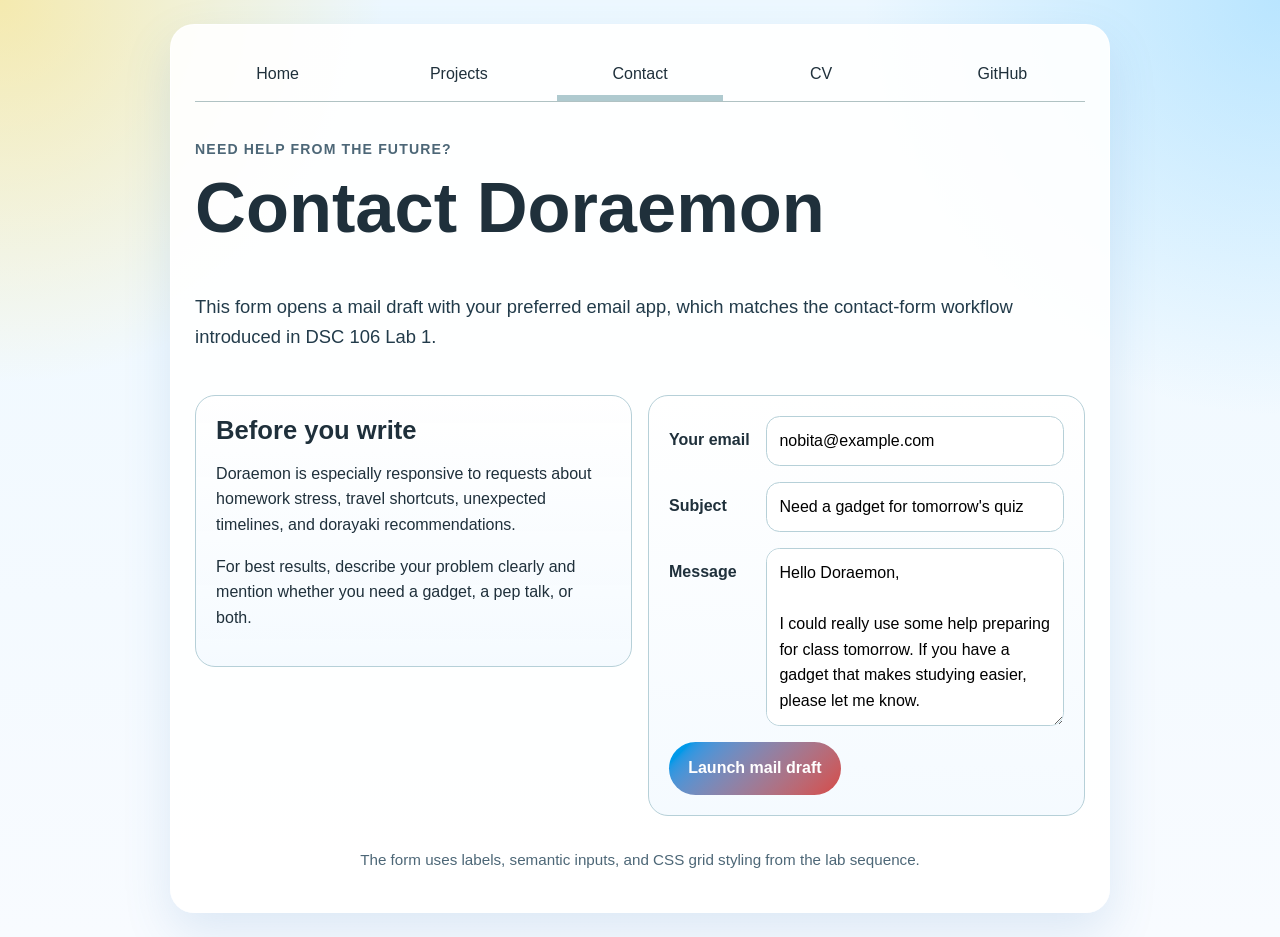
==== contact/index.html @ 8540341f "initial commit" ====
<!DOCTYPE html>
<html lang="en">
  <head>
    <meta charset="UTF-8">
    <meta name="viewport" content="width=device-width, initial-scale=1.0">
    <title>Contact Doraemon</title>
    <link rel="stylesheet" href="../style.css">
  </head>
  <body>
    <nav aria-label="Primary">
      <ul>
        <li><a href="../">Home</a></li>
        <li><a href="../projects/">Projects</a></li>
        <li><a class="current" href="./">Contact</a></li>
        <li><a href="../cv/">CV</a></li>
        <li><a href="https://github.com/JingwenGu0829" target="_blank" rel="noreferrer">GitHub</a></li>
      </ul>
    </nav>

    <main>
      <header class="page-header">
        <p class="eyebrow">Need Help From The Future?</p>
        <h1>Contact Doraemon</h1>
        <p class="lead">
          This form opens a mail draft with your preferred email app, which matches
          the contact-form workflow introduced in DSC 106 Lab 1.
        </p>
      </header>

      <section class="contact-layout">
        <div class="panel">
          <h2>Before you write</h2>
          <p>
            Doraemon is especially responsive to requests about homework stress,
            travel shortcuts, unexpected timelines, and dorayaki recommendations.
          </p>
          <p>
            For best results, describe your problem clearly and mention whether you
            need a gadget, a pep talk, or both.
          </p>
        </div>

        <div class="panel">
          <form action="mailto:doraemon@future-pocket.jp" method="POST" enctype="text/plain">
            <label>
              <span>Your email</span>
              <input name="email" type="email" value="nobita@example.com" required>
            </label>

            <label>
              <span>Subject</span>
              <input name="subject" value="Need a gadget for tomorrow's quiz" required>
            </label>

            <label>
              <span>Message</span>
              <textarea name="body" rows="6">Hello Doraemon,

I could really use some help preparing for class tomorrow. If you have a gadget that makes studying easier, please let me know.

Thanks,
Nobita</textarea>
            </label>

            <button>Launch mail draft</button>
          </form>
        </div>
      </section>
    </main>

    <footer>
      <p>The form uses labels, semantic inputs, and CSS grid styling from the lab sequence.</p>
    </footer>
  </body>
</html>
---- style.css ----
:root {
  --color-accent: oklch(66% 0.19 239);
  --color-accent-soft: oklch(from var(--color-accent) 95% 0.03 h);
  --color-panel: rgb(255 255 255 / 0.9);
  --color-border: oklch(84% 0.03 220);
  --color-text: oklch(30% 0.03 235);
  --color-muted: oklch(50% 0.04 235);
  --color-shadow: rgb(66 129 190 / 0.15);
}

html {
  accent-color: var(--color-accent);
  background:
    radial-gradient(circle at top left, rgb(255 214 64 / 0.42), transparent 24rem),
    radial-gradient(circle at top right, rgb(89 194 255 / 0.35), transparent 26rem),
    linear-gradient(180deg, rgb(237 248 255), rgb(248 251 255));
}

body {
  margin: 1.5rem auto;
  max-width: 100ch;
  padding: 1.5rem;
  font: 100%/1.6 "Avenir Next", "Trebuchet MS", "Segoe UI", sans-serif;
  color: var(--color-text);
  background: var(--color-panel);
  border: 1px solid rgb(255 255 255 / 0.8);
  border-radius: 1.5rem;
  box-shadow: 0 1.25rem 3rem var(--color-shadow);
}

main {
  display: grid;
  gap: 1.5rem;
}

h1,
h2,
h3,
h4,
h5,
h6 {
  margin-block: 0 0.65em;
  font-family: "Arial Rounded MT Bold", "Trebuchet MS", "Avenir Next", sans-serif;
  line-height: 1.1;
  text-wrap: balance;
}

h1 {
  font-size: clamp(2.8rem, 7vw, 4.4rem);
}

h2 {
  font-size: 1.6rem;
}

h3 {
  font-size: 1.15rem;
}

p {
  margin-block: 0 1rem;
}

a {
  color: inherit;
}

img {
  display: block;
  max-width: 100%;
}

nav {
  margin-bottom: 2rem;
  border-bottom: 1px solid oklch(80% 0.02 200);
}

nav ul,
nav li {
  display: contents;
}

nav a {
  flex: 1;
  text-align: center;
  text-decoration: none;
  padding: 0.75em 0.5em 0.55em;
  border-bottom: 0.4em solid transparent;
  transition:
    background-color 160ms ease,
    border-color 160ms ease,
    color 160ms ease;
}

nav a.current {
  border-bottom-color: oklch(82% 0.03 210);
}

nav a:hover {
  border-bottom-color: var(--color-accent);
  background-color: var(--color-accent-soft);
}

nav,
.hero-actions,
.contact-layout,
.resume-columns {
  display: flex;
  gap: 1rem;
}

.hero {
  display: grid;
  grid-template-columns: minmax(0, 1.5fr) minmax(14rem, 20rem);
  gap: 2rem;
  align-items: center;
}

.hero-copy > :last-child {
  margin-bottom: 0;
}

.hero-image,
.resume-image {
  aspect-ratio: 1;
  object-fit: cover;
  border-radius: 50%;
  border: 0.55rem solid white;
  box-shadow: 0 1rem 2rem rgb(0 102 173 / 0.18);
  background: linear-gradient(180deg, rgb(255 255 255), rgb(219 242 255));
}

.resume-header {
  display: grid;
  grid-template-columns: minmax(0, 1.8fr) 10rem;
  gap: 1.5rem;
  align-items: center;
}

.page-header {
  padding-block: 0.25rem;
}

.eyebrow {
  margin-bottom: 0.5rem;
  font-size: 0.88rem;
  font-weight: 700;
  letter-spacing: 0.08em;
  text-transform: uppercase;
  color: var(--color-muted);
}

.lead {
  font-size: 1.15rem;
  color: oklch(34% 0.04 235);
}

.button-link {
  display: inline-block;
  padding: 0.8rem 1.15rem;
  border-radius: 999px;
  font-weight: 700;
  text-decoration: none;
  background: var(--color-accent);
  color: white;
}

.button-link.secondary {
  background: white;
  color: var(--color-text);
  border: 1px solid var(--color-border);
}

.panel {
  padding: 1.25rem;
  background:
    linear-gradient(180deg, rgb(255 255 255 / 0.94), rgb(244 250 255 / 0.92));
  border: 1px solid var(--color-border);
  border-radius: 1.25rem;
}

.info-grid,
.resume-columns {
  display: grid;
  grid-template-columns: repeat(2, minmax(0, 1fr));
  gap: 1.5rem;
}

.feature-list {
  margin: 0;
  padding-left: 1.25rem;
}

.feature-list li + li {
  margin-top: 0.5rem;
}

input,
textarea,
button {
  font: inherit;
}

form {
  display: grid;
  grid-template-columns: auto 1fr;
  gap: 1rem;
}

label {
  grid-column: 1 / -1;
  display: grid;
  grid-template-columns: 8rem 1fr;
  gap: 1rem;
  align-items: start;
}

label > span {
  padding-top: 0.7rem;
  font-weight: 700;
}

input,
textarea {
  width: 100%;
  box-sizing: border-box;
  padding: 0.7rem 0.8rem;
  border: 1px solid var(--color-border);
  border-radius: 0.85rem;
  background: white;
}

textarea {
  min-height: 10rem;
  resize: vertical;
}

button {
  grid-column: 1 / -1;
  justify-self: start;
  padding: 0.85rem 1.2rem;
  border: 0;
  border-radius: 999px;
  font-weight: 700;
  color: white;
  background: linear-gradient(135deg, var(--color-accent), oklch(60% 0.18 25));
  cursor: pointer;
}

.contact-layout {
  align-items: start;
}

.contact-layout > * {
  flex: 1;
}

.projects {
  display: grid;
  grid-template-columns: repeat(auto-fill, minmax(15em, 1fr));
  gap: 1.25rem;
}

.projects article {
  display: grid;
  grid-template-rows: auto auto 1fr;
  gap: 1rem;
  padding: 1rem;
  background:
    linear-gradient(180deg, rgb(255 255 255 / 0.96), rgb(244 250 255 / 0.9));
  border: 1px solid var(--color-border);
  border-radius: 1.1rem;
  box-shadow: 0 0.45rem 1.2rem rgb(65 120 180 / 0.08);
}

.projects h2 {
  margin: 0;
}

.projects img {
  width: 100%;
  border-radius: 0.9rem;
  aspect-ratio: 4 / 3;
  object-fit: cover;
}

.projects p {
  margin: 0;
}

.resume-item + .resume-item {
  margin-top: 1rem;
}

.resume-item header {
  display: flex;
  justify-content: space-between;
  align-items: start;
  gap: 1rem;
}

.resume-item header p,
.resume-item header h3 {
  margin: 0;
}

footer {
  margin-top: 2rem;
  color: var(--color-muted);
  text-align: center;
  font-size: 0.95rem;
}

@supports (grid-template-columns: subgrid) {
  form {
    grid-template-columns: auto 1fr;
  }

  label {
    grid-template-columns: subgrid;
  }
}

@supports (grid-template-rows: subgrid) {
  .projects article {
    grid-row: span 3;
    grid-template-rows: subgrid;
  }
}

@media (max-width: 720px) {
  body {
    margin: 0;
    padding: 1rem;
    border-radius: 0;
  }

  nav {
    display: grid;
  }

  .hero,
  .resume-header,
  .info-grid,
  .resume-columns,
  .contact-layout {
    grid-template-columns: 1fr;
    flex-direction: column;
  }

  .hero-image,
  .resume-image {
    max-width: 16rem;
    margin-inline: auto;
  }

  label {
    grid-template-columns: 1fr;
  }

  label > span {
    padding-top: 0;
  }

  .resume-item header {
    flex-direction: column;
  }
}
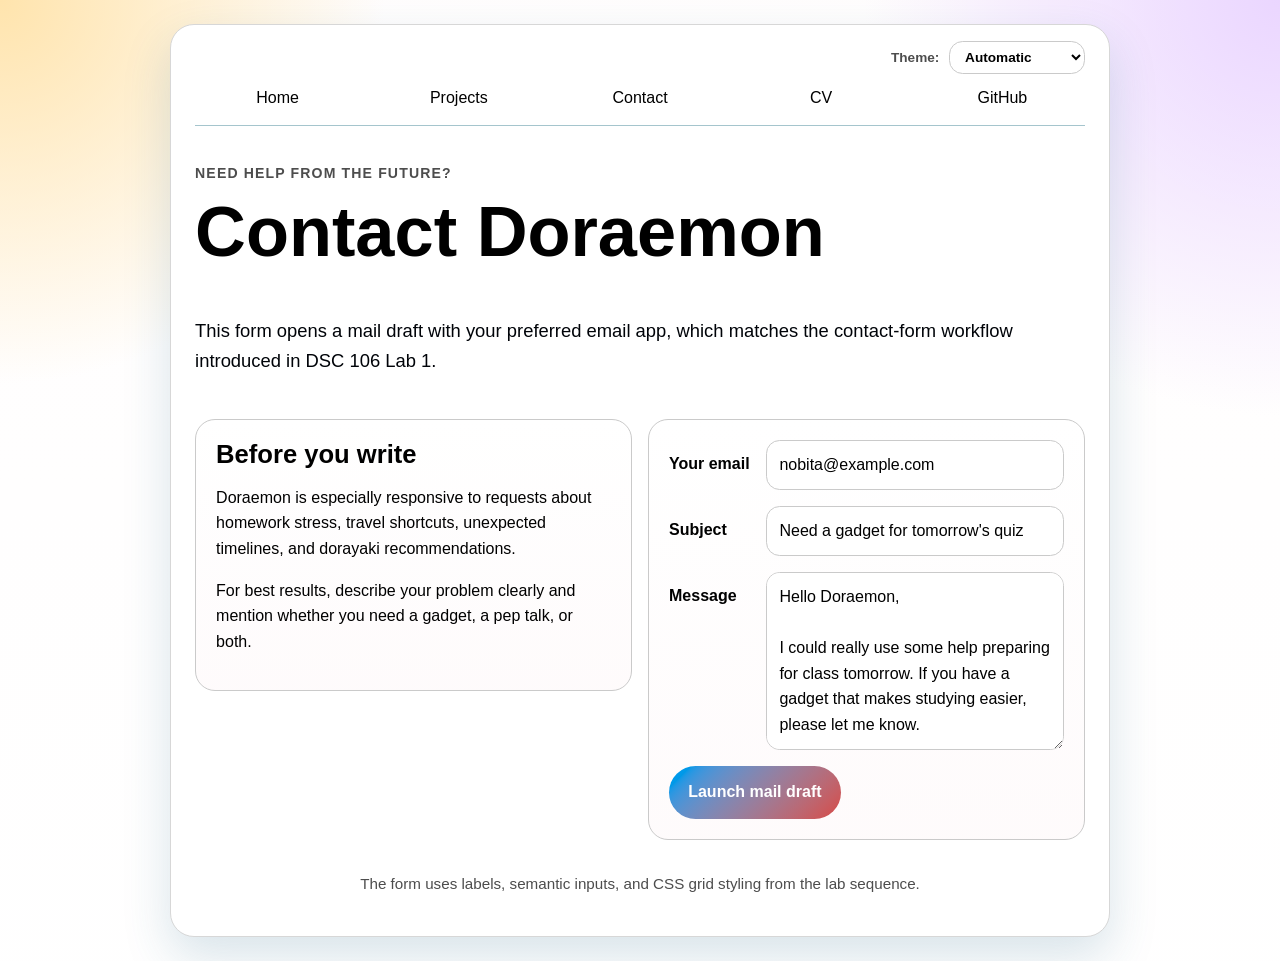
==== commit 4ba20847: "update for lab03" ====
--- a/contact/index.html
+++ b/contact/index.html
@@ -7,16 +7,6 @@
     <link rel="stylesheet" href="../style.css">
   </head>
   <body>
-    <nav aria-label="Primary">
-      <ul>
-        <li><a href="../">Home</a></li>
-        <li><a href="../projects/">Projects</a></li>
-        <li><a class="current" href="./">Contact</a></li>
-        <li><a href="../cv/">CV</a></li>
-        <li><a href="https://github.com/JingwenGu0829" target="_blank" rel="noreferrer">GitHub</a></li>
-      </ul>
-    </nav>
-
     <main>
       <header class="page-header">
         <p class="eyebrow">Need Help From The Future?</p>
@@ -71,5 +61,7 @@
     <footer>
       <p>The form uses labels, semantic inputs, and CSS grid styling from the lab sequence.</p>
     </footer>
+
+    <script src="../global.js" type="module"></script>
   </body>
 </html>
--- a/style.css
+++ b/style.css
@@ -1,19 +1,32 @@
 :root {
   --color-accent: oklch(66% 0.19 239);
-  --color-accent-soft: oklch(from var(--color-accent) 95% 0.03 h);
-  --color-panel: rgb(255 255 255 / 0.9);
-  --color-border: oklch(84% 0.03 220);
-  --color-text: oklch(30% 0.03 235);
-  --color-muted: oklch(50% 0.04 235);
-  --color-shadow: rgb(66 129 190 / 0.15);
+  --color-accent-soft: color-mix(in oklch, var(--color-accent), canvas 85%);
+  --color-panel: color-mix(in oklch, canvas 92%, white 8%);
+  --color-border: color-mix(in oklch, canvastext 16%, canvas 84%);
+  --color-text: canvastext;
+  --color-muted: color-mix(in oklch, canvastext 58%, canvas 42%);
+  --color-shadow: color-mix(in srgb, oklch(50% 0.08 230), transparent 82%);
 }
 
 html {
+  color-scheme: light dark;
   accent-color: var(--color-accent);
   background:
-    radial-gradient(circle at top left, rgb(255 214 64 / 0.42), transparent 24rem),
-    radial-gradient(circle at top right, rgb(89 194 255 / 0.35), transparent 26rem),
-    linear-gradient(180deg, rgb(237 248 255), rgb(248 251 255));
+    radial-gradient(
+      circle at top left,
+      color-mix(in oklch, oklch(92% 0.16 97), canvas 42%),
+      transparent 24rem
+    ),
+    radial-gradient(
+      circle at top right,
+      color-mix(in oklch, oklch(82% 0.12 235), canvas 48%),
+      transparent 26rem
+    ),
+    linear-gradient(
+      180deg,
+      color-mix(in oklch, canvas 94%, oklch(94% 0.03 235) 6%),
+      color-mix(in oklch, canvas 98%, oklch(96% 0.03 235) 2%)
+    );
 }
 
 body {
@@ -23,9 +36,10 @@
   font: 100%/1.6 "Avenir Next", "Trebuchet MS", "Segoe UI", sans-serif;
   color: var(--color-text);
   background: var(--color-panel);
-  border: 1px solid rgb(255 255 255 / 0.8);
+  border: 1px solid color-mix(in oklch, var(--color-border), white 24%);
   border-radius: 1.5rem;
   box-shadow: 0 1.25rem 3rem var(--color-shadow);
+  position: relative;
 }
 
 main {
@@ -71,8 +85,10 @@
 }
 
 nav {
+  --border-color: oklch(50% 0.08 220 / 0.4);
+  padding-top: 1.5rem;
   margin-bottom: 2rem;
-  border-bottom: 1px solid oklch(80% 0.02 200);
+  border-bottom: 1px solid var(--border-color);
 }
 
 nav ul,
@@ -93,7 +109,7 @@
 }
 
 nav a.current {
-  border-bottom-color: oklch(82% 0.03 210);
+  border-bottom-color: color-mix(in oklch, var(--color-accent), canvas 45%);
 }
 
 nav a:hover {
@@ -125,9 +141,13 @@
   aspect-ratio: 1;
   object-fit: cover;
   border-radius: 50%;
-  border: 0.55rem solid white;
+  border: 0.55rem solid color-mix(in oklch, canvas 86%, white 14%);
   box-shadow: 0 1rem 2rem rgb(0 102 173 / 0.18);
-  background: linear-gradient(180deg, rgb(255 255 255), rgb(219 242 255));
+  background: linear-gradient(
+    180deg,
+    color-mix(in oklch, canvas 92%, white 8%),
+    color-mix(in oklch, canvas 76%, oklch(88% 0.05 235) 24%)
+  );
 }
 
 .resume-header {
@@ -152,7 +172,7 @@
 
 .lead {
   font-size: 1.15rem;
-  color: oklch(34% 0.04 235);
+  color: color-mix(in oklch, canvastext 86%, var(--color-accent) 14%);
 }
 
 .button-link {
@@ -166,7 +186,7 @@
 }
 
 .button-link.secondary {
-  background: white;
+  background: canvas;
   color: var(--color-text);
   border: 1px solid var(--color-border);
 }
@@ -174,7 +194,11 @@
 .panel {
   padding: 1.25rem;
   background:
-    linear-gradient(180deg, rgb(255 255 255 / 0.94), rgb(244 250 255 / 0.92));
+    linear-gradient(
+      180deg,
+      color-mix(in oklch, canvas 95%, white 5%),
+      color-mix(in oklch, canvas 88%, oklch(92% 0.03 235) 12%)
+    );
   border: 1px solid var(--color-border);
   border-radius: 1.25rem;
 }
@@ -197,6 +221,7 @@
 
 input,
 textarea,
+select,
 button {
   font: inherit;
 }
@@ -207,7 +232,7 @@
   gap: 1rem;
 }
 
-label {
+form label {
   grid-column: 1 / -1;
   display: grid;
   grid-template-columns: 8rem 1fr;
@@ -215,19 +240,21 @@
   align-items: start;
 }
 
-label > span {
+form label > span {
   padding-top: 0.7rem;
   font-weight: 700;
 }
 
 input,
-textarea {
+textarea,
+select {
   width: 100%;
   box-sizing: border-box;
   padding: 0.7rem 0.8rem;
   border: 1px solid var(--color-border);
   border-radius: 0.85rem;
-  background: white;
+  background: canvas;
+  color: canvastext;
 }
 
 textarea {
@@ -267,10 +294,14 @@
   gap: 1rem;
   padding: 1rem;
   background:
-    linear-gradient(180deg, rgb(255 255 255 / 0.96), rgb(244 250 255 / 0.9));
+    linear-gradient(
+      180deg,
+      color-mix(in oklch, canvas 94%, white 6%),
+      color-mix(in oklch, canvas 86%, oklch(92% 0.03 235) 14%)
+    );
   border: 1px solid var(--color-border);
   border-radius: 1.1rem;
-  box-shadow: 0 0.45rem 1.2rem rgb(65 120 180 / 0.08);
+  box-shadow: 0 0.45rem 1.2rem color-mix(in srgb, var(--color-accent), transparent 88%);
 }
 
 .projects h2 {
@@ -304,6 +335,24 @@
   margin: 0;
 }
 
+.color-scheme {
+  position: absolute;
+  top: 1rem;
+  right: 1.5rem;
+  display: flex;
+  align-items: center;
+  gap: 0.6rem;
+  font-size: 0.85rem;
+  font-weight: 700;
+  color: var(--color-muted);
+}
+
+.color-scheme select {
+  width: auto;
+  min-width: 8.5rem;
+  padding: 0.45rem 0.7rem;
+}
+
 footer {
   margin-top: 2rem;
   color: var(--color-muted);
@@ -316,7 +365,7 @@
     grid-template-columns: auto 1fr;
   }
 
-  label {
+  form label {
     grid-template-columns: subgrid;
   }
 }
@@ -354,12 +403,17 @@
     margin-inline: auto;
   }
 
-  label {
+  form label {
     grid-template-columns: 1fr;
   }
 
-  label > span {
+  form label > span {
     padding-top: 0;
+  }
+
+  .color-scheme {
+    top: 0.75rem;
+    right: 1rem;
   }
 
   .resume-item header {
